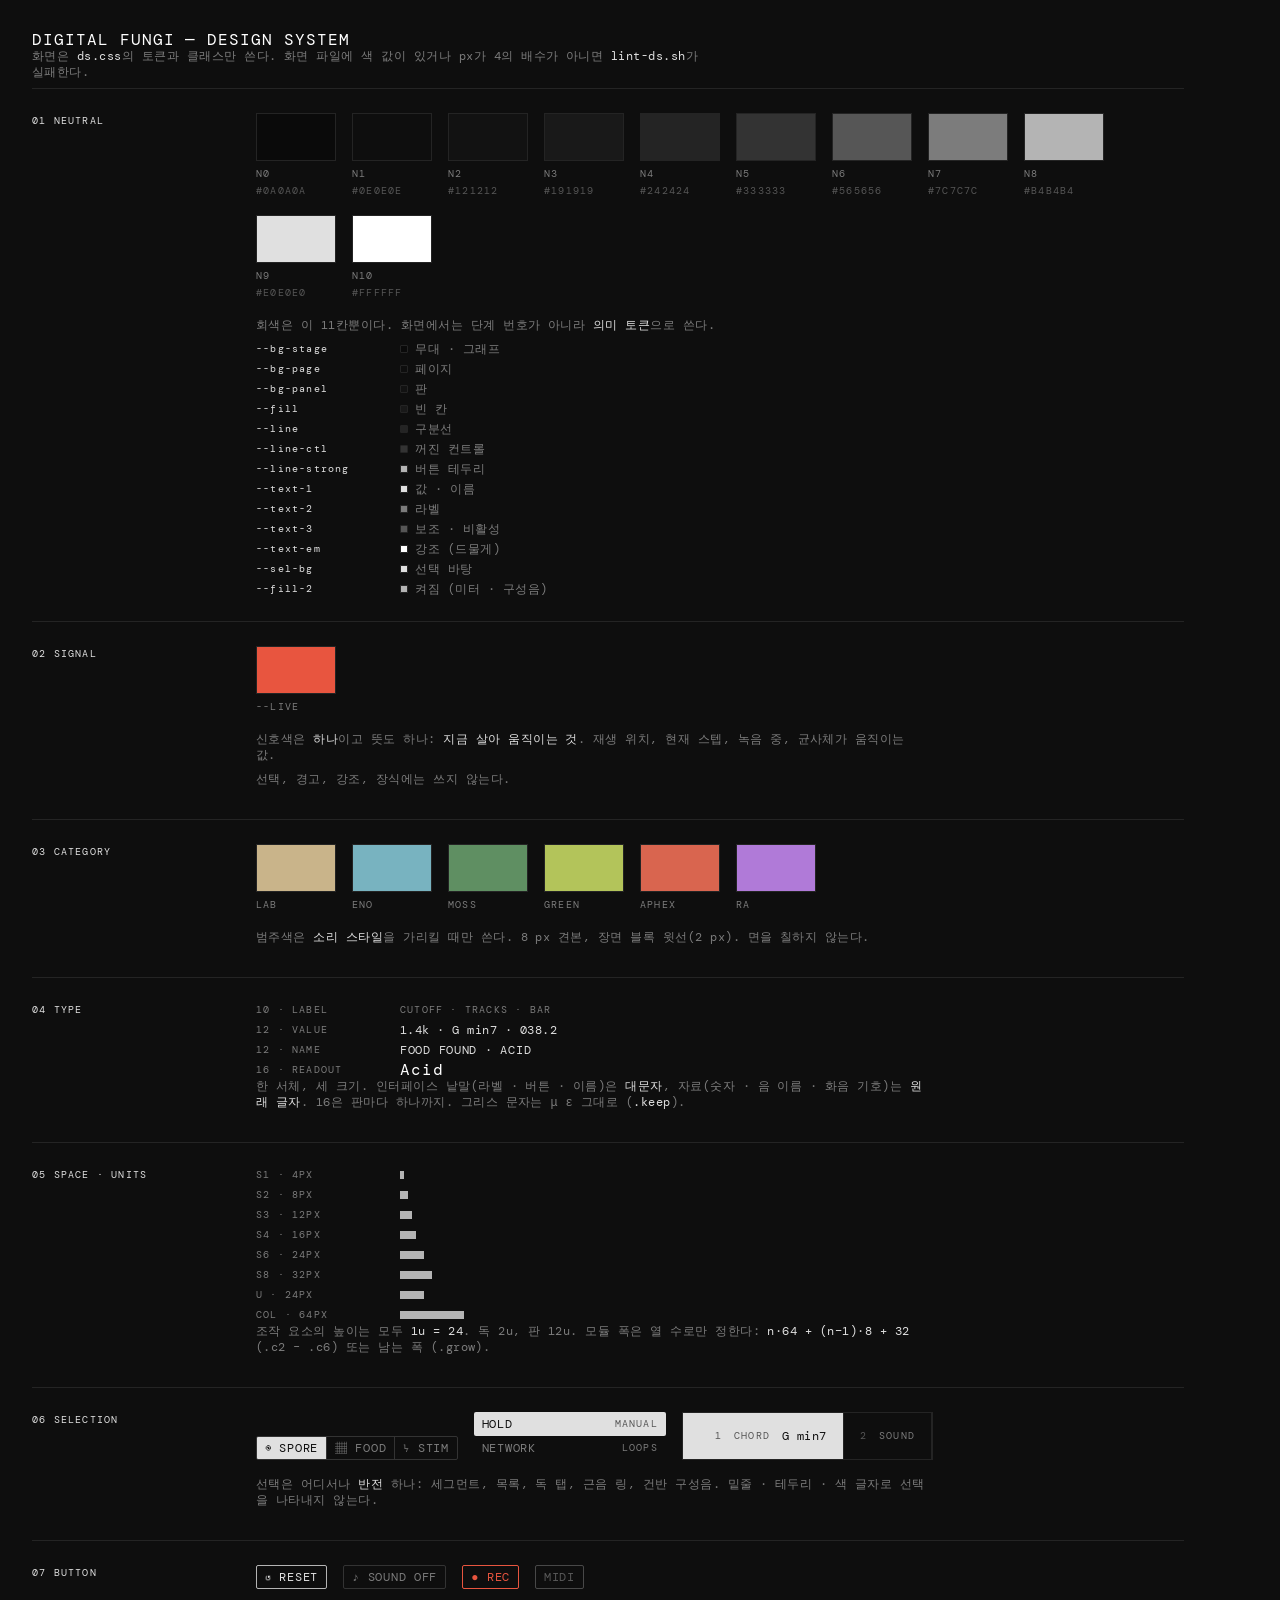
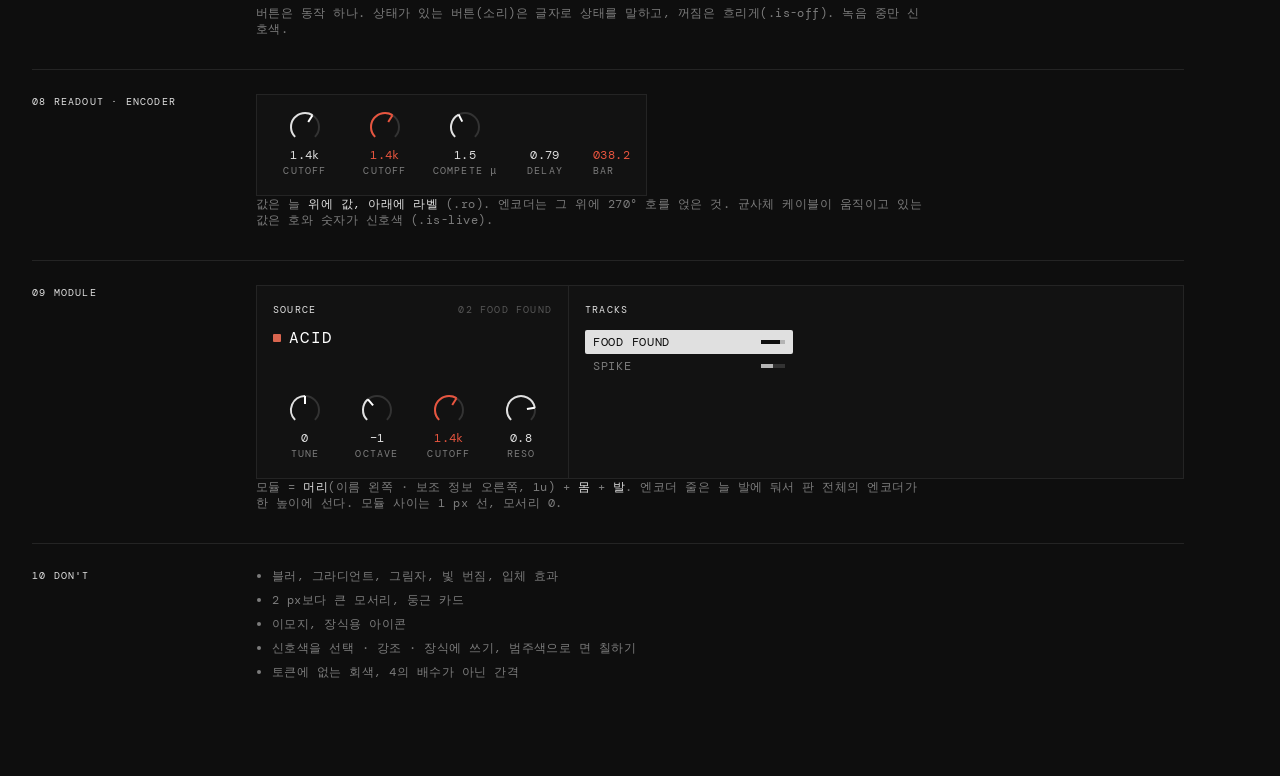
==== mockups/design-system.html @ 02720ffe "Add design system (tokens, components, lint) and rebuild song-mode mockup on it mockups/ds.css: neut" ====
<!doctype html>
<html lang="ko">
<head>
<meta charset="utf-8">
<meta name="viewport" content="width=device-width, initial-scale=1">
<title>Fungi Design System</title>
<link href="https://fonts.googleapis.com/css2?family=DM+Mono:wght@400;500&display=swap" rel="stylesheet">
<link rel="stylesheet" href="ds.css">
<style>
  body { padding: var(--s8) var(--s8) calc(var(--s8) * 2); }
  .doc { max-width: calc(var(--u) * 48); }
  .doc > section { display: grid; grid-template-columns: calc(var(--col) * 3) 1fr; gap: var(--s8); padding: var(--s6) 0; border-top: var(--stroke) solid var(--line); }
  .doc h2 { margin: 0; font-weight: 400; }
  .doc p, .doc li { color: var(--text-2); margin: 0 0 var(--s2); max-width: calc(var(--u) * 28); }
  .doc ul { margin: 0; padding-left: var(--s4); }
  .doc b { color: var(--text-1); font-weight: 400; }
  .row { display: flex; flex-wrap: wrap; gap: var(--s4); align-items: flex-end; margin-bottom: var(--s4); }
  .chip { width: calc(var(--col) + var(--s4)); }
  .chip i { display: block; height: calc(var(--u) * 2); border: var(--stroke) solid var(--line); margin-bottom: var(--s1); }
  .spec { display: grid; grid-template-columns: calc(var(--col) * 2) 1fr; gap: var(--s1) var(--s4); align-items: center; }
  .bar { height: var(--s2); background: var(--fill-2); }
  .demo { padding: var(--s4); background: var(--bg-panel); border: var(--stroke) solid var(--line); display: inline-flex; gap: var(--s4); align-items: flex-end; flex-wrap: wrap; }
  .demo .mod { border: var(--stroke) solid var(--line); height: calc(var(--u) * 8); }
  .note { margin-top: var(--s2); }
</style>
</head>
<body>
<div class="doc">
  <div class="big name">Digital Fungi — Design system</div>
  <p class="note">화면은 <b>ds.css</b>의 토큰과 클래스만 쓴다. 화면 파일에 색 값이 있거나 px가 4의 배수가 아니면 <b>lint-ds.sh</b>가 실패한다.</p>

  <section>
    <div><h2 class="lbl lbl-1">01 Neutral</h2></div>
    <div>
      <div class="row" id="ramp"></div>
      <p>회색은 이 11칸뿐이다. 화면에서는 단계 번호가 아니라 <b>의미 토큰</b>으로 쓴다.</p>
      <div class="spec" id="sem"></div>
    </div>
  </section>

  <section>
    <div><h2 class="lbl lbl-1">02 Signal</h2></div>
    <div>
      <div class="row"><div class="chip"><i style="background:var(--live)"></i><span class="lbl">--live</span></div></div>
      <p>신호색은 <b>하나</b>이고 뜻도 하나: <b>지금 살아 움직이는 것</b>. 재생 위치, 현재 스텝, 녹음 중, 균사체가 움직이는 값.</p>
      <p>선택, 경고, 강조, 장식에는 쓰지 않는다.</p>
    </div>
  </section>

  <section>
    <div><h2 class="lbl lbl-1">03 Category</h2></div>
    <div>
      <div class="row" id="cats"></div>
      <p>범주색은 <b>소리 스타일</b>을 가리킬 때만 쓴다. 8 px 견본, 장면 블록 윗선(2 px). 면을 칠하지 않는다.</p>
    </div>
  </section>

  <section>
    <div><h2 class="lbl lbl-1">04 Type</h2></div>
    <div>
      <div class="spec">
        <span class="lbl">10 · label</span><span class="lbl">Cutoff · Tracks · Bar</span>
        <span class="lbl">12 · value</span><span class="val">1.4k · G min7 · 038.2</span>
        <span class="lbl">12 · name</span><span class="name">Food found · Acid</span>
        <span class="lbl">16 · readout</span><span class="big">Acid</span>
      </div>
      <p class="note">한 서체, 세 크기. 인터페이스 낱말(라벨 · 버튼 · 이름)은 <b>대문자</b>, 자료(숫자 · 음 이름 · 화음 기호)는 <b>원래 글자</b>. 16은 판마다 하나까지. 그리스 문자는 <span class="keep">μ ε</span> 그대로 (<b>.keep</b>).</p>
    </div>
  </section>

  <section>
    <div><h2 class="lbl lbl-1">05 Space · Units</h2></div>
    <div>
      <div class="spec" id="space"></div>
      <p class="note">조작 요소의 높이는 모두 <b>1u = 24</b>. 독 2u, 판 12u. 모듈 폭은 열 수로만 정한다: <b>n·64 + (n−1)·8 + 32</b> (.c2 – .c6) 또는 남는 폭 (.grow).</p>
    </div>
  </section>

  <section>
    <div><h2 class="lbl lbl-1">06 Selection</h2></div>
    <div>
      <div class="row">
        <span class="seg"><button class="is-sel">◉ Spore</button><button>▦ Food</button><button>ϟ Stim</button></span>
        <div class="list" style="width:calc(var(--col) * 3)"><button class="is-sel" style="grid-template-columns:1fr auto"><span class="name">Hold</span><span class="lbl">manual</span></button><button style="grid-template-columns:1fr auto"><span class="name">Network</span><span class="lbl">loops</span></button></div>
        <div class="dock" style="border:var(--stroke) solid var(--line)"><div class="tab is-sel"><span class="lbl">1</span><span class="lbl">Chord</span><span class="val">G min7</span></div><div class="tab"><span class="lbl lbl-3">2</span><span class="lbl">Sound</span></div></div>
      </div>
      <p>선택은 어디서나 <b>반전</b> 하나: 세그먼트, 목록, 독 탭, 근음 링, 건반 구성음. 밑줄 · 테두리 · 색 글자로 선택을 나타내지 않는다.</p>
    </div>
  </section>

  <section>
    <div><h2 class="lbl lbl-1">07 Button</h2></div>
    <div>
      <div class="row"><button class="btn">↺ Reset</button><button class="btn is-off">♪ Sound off</button><button class="btn is-rec">● Rec</button><button class="btn" disabled>Midi</button></div>
      <p>버튼은 동작 하나. 상태가 있는 버튼(소리)은 글자로 상태를 말하고, 꺼짐은 흐리게(.is-off). 녹음 중만 신호색.</p>
    </div>
  </section>

  <section>
    <div><h2 class="lbl lbl-1">08 Readout · Encoder</h2></div>
    <div>
      <div class="demo">
        <div data-enc="Cutoff|1.4k|.62"></div><div data-enc="Cutoff|1.4k|.62|live"></div><div data-enc="Compete μ|1.5|.4"></div>
        <span class="ro"><span class="v">0.79</span><span class="lbl">Delay</span></span>
        <span class="ro left"><span class="v is-live">038.2</span><span class="lbl">Bar</span></span>
      </div>
      <p class="note">값은 늘 <b>위에 값, 아래에 라벨</b> (.ro). 엔코더는 그 위에 270° 호를 얹은 것. 균사체 케이블이 움직이고 있는 값은 호와 숫자가 신호색 (.is-live).</p>
    </div>
  </section>

  <section>
    <div><h2 class="lbl lbl-1">09 Module</h2></div>
    <div>
      <div class="panel" style="height:auto;border:var(--stroke) solid var(--line)">
        <section class="mod c4" style="height:calc(var(--u) * 8)">
          <div class="mod-hd"><span class="lbl">Source</span><span class="lbl lbl-3">02 food found</span></div>
          <div class="mod-body"><div style="display:flex;align-items:center;gap:var(--s2)"><span class="sw aphex"></span><span class="big name">Acid</span></div></div>
          <div class="mod-foot encs"><div data-enc="Tune|0|.5"></div><div data-enc="Octave|−1|.35"></div><div data-enc="Cutoff|1.4k|.62|live"></div><div data-enc="Reso|0.8|.8"></div></div>
        </section>
        <section class="mod c3" style="height:calc(var(--u) * 8)">
          <div class="mod-hd"><span class="lbl">Tracks</span></div>
          <div class="mod-body"><div class="list"><button class="is-sel" style="grid-template-columns:1fr var(--u)"><span class="name">Food found</span><span class="meter"><b style="width:80%"></b></span></button><button style="grid-template-columns:1fr var(--u)"><span class="name">Spike</span><span class="meter"><b style="width:50%"></b></span></button></div></div>
        </section>
      </div>
      <p class="note">모듈 = <b>머리</b>(이름 왼쪽 · 보조 정보 오른쪽, 1u) + <b>몸</b> + <b>발</b>. 엔코더 줄은 늘 발에 둬서 판 전체의 엔코더가 한 높이에 선다. 모듈 사이는 1 px 선, 모서리 0.</p>
    </div>
  </section>

  <section>
    <div><h2 class="lbl lbl-1">10 Don't</h2></div>
    <div>
      <ul>
        <li>블러, 그라디언트, 그림자, 빛 번짐, 입체 효과</li>
        <li>2 px보다 큰 모서리, 둥근 카드</li>
        <li>이모지, 장식용 아이콘</li>
        <li>신호색을 선택 · 강조 · 장식에 쓰기, 범주색으로 면 칠하기</li>
        <li>토큰에 없는 회색, 4의 배수가 아닌 간격</li>
      </ul>
    </div>
  </section>
</div>

<script>
const $$ = s => [...document.querySelectorAll(s)];
const v = n => getComputedStyle(document.documentElement).getPropertyValue(n).trim();
document.getElementById('ramp').innerHTML = Array.from({ length: 11 }, (_, i) => `<div class="chip"><i style="background:var(--n${i})"></i><span class="lbl">n${i}</span><br><span class="lbl lbl-3">${v('--n' + i)}</span></div>`).join('');
const SEM = [['--bg-stage','무대 · 그래프'],['--bg-page','페이지'],['--bg-panel','판'],['--fill','빈 칸'],['--line','구분선'],['--line-ctl','꺼진 컨트롤'],['--line-strong','버튼 테두리'],
  ['--text-1','값 · 이름'],['--text-2','라벨'],['--text-3','보조 · 비활성'],['--text-em','강조 (드물게)'],['--sel-bg','선택 바탕'],['--fill-2','켜짐 (미터 · 구성음)']];
document.getElementById('sem').innerHTML = SEM.map(([t, d]) => `<span class="lbl lbl-1 keep">${t}</span><span><span class="sw" style="background:var(${t});border:var(--stroke) solid var(--line)"></span> <span class="t2">${d}</span></span>`).join('');
document.getElementById('cats').innerHTML = ['lab','eno','moss','green','aphex','ra'].map(c => `<div class="chip"><i style="background:var(--c-${c})"></i><span class="lbl">${c}</span></div>`).join('');
const SP = [['s1','--s1'],['s2','--s2'],['s3','--s3'],['s4','--s4'],['s6','--s6'],['s8','--s8'],['u','--u'],['col','--col']];
document.getElementById('space').innerHTML = SP.map(([n, t]) => `<span class="lbl">${n} · ${v(t)}</span><span><i class="bar" style="display:block;width:var(${t})"></i></span>`).join('');

// 엔코더 (song-mode-v4와 같은 그리기)
const A0 = Math.PI * .75, SPAN = Math.PI * 1.5, R = 14;
const arc = (a0, a1) => { const p = a => `${(Math.cos(a) * R).toFixed(2)} ${(Math.sin(a) * R).toFixed(2)}`; return `M${p(a0)} A${R} ${R} 0 ${a1 - a0 > Math.PI ? 1 : 0} 1 ${p(a1)}`; };
$$('[data-enc]').forEach(el => { const [label, val, f, live] = el.dataset.enc.split('|'), a = A0 + SPAN * +f;
  el.className = 'enc ro' + (live ? ' is-live' : '');
  el.innerHTML = `<svg width="32" height="32" viewBox="-16 -16 32 32"><path class="trk" stroke-width="2" fill="none" d="${arc(A0, A0 + SPAN)}"/><path class="arc" stroke-width="2" fill="none" d="${arc(A0, a)}"/><line class="ndl" stroke-width="2" x1="${Math.cos(a) * 6}" y1="${Math.sin(a) * 6}" x2="${Math.cos(a) * R}" y2="${Math.sin(a) * R}"/></svg><span class="v">${val}</span><span class="lbl">${label.replace(/([με])/g, '<span class="keep">$1</span>')}</span>`; });
</script>
</body>
</html>
---- mockups/ds.css ----
/* =====================================================================
   Digital Fungi — design system
   규칙은 design-system.html에 정리. 화면 파일은 여기 있는 토큰과 클래스만 쓴다
   (화면 파일 안에 색 값 · 임의 px 금지 — lint-ds.sh가 검사)
   ===================================================================== */

:root {
  /* ---- 1. 중립 단계: 11칸. 이 밖의 회색은 없다 ---- */
  --n0: #0a0a0a;   /* 무대 · 그래프 바닥 */
  --n1: #0e0e0e;   /* 페이지 */
  --n2: #121212;   /* 판 */
  --n3: #191919;   /* 채움 (비어 있는 칸) */
  --n4: #242424;   /* 구분선 */
  --n5: #333333;   /* 꺼진 컨트롤 선 · 엔코더 궤도 */
  --n6: #565656;   /* 3단 글자 (비활성 · 보조) */
  --n7: #7c7c7c;   /* 2단 글자 (라벨) */
  --n8: #b4b4b4;   /* 강한 선 · 2단 채움 */
  --n9: #e0e0e0;   /* 1단 글자 · 선택 채움 */
  --n10: #ffffff;  /* 강조 (페이지에 한두 곳) */

  /* ---- 2. 의미 토큰: 화면은 이것만 쓴다 ---- */
  --bg-stage: var(--n0);
  --bg-page: var(--n1);
  --bg-panel: var(--n2);
  --fill: var(--n3);
  --line: var(--n4);
  --line-ctl: var(--n5);
  --line-strong: var(--n8);
  --text-1: var(--n9);
  --text-2: var(--n7);
  --text-3: var(--n6);
  --text-em: var(--n10);
  --sel-bg: var(--n9);      /* 선택 = 반전. 모든 선택 컨트롤 공통 */
  --sel-fg: var(--n1);
  --fill-2: var(--n8);      /* 켜졌지만 선택은 아닌 것 (구성음, 미터) */

  /* ---- 3. 신호색: 단 하나. 뜻 = "지금 살아 움직이는 것" ----
     재생 위치 · 현재 스텝 · 녹음 중 · 균사체가 움직이고 있는 값. 다른 데 쓰지 않는다 */
  --live: #e8553f;

  /* ---- 4. 범주색: 소리 스타일을 가리킬 때만 (견본 · 장면 윗선 · 악기 견본) ---- */
  --c-lab: #c9b48a;
  --c-eno: #78b3c0;
  --c-moss: #5f8f62;
  --c-green: #b3c45a;
  --c-aphex: #d9654f;   /* 신호색과 구분되게 한 단계 누른 빨강 */
  --c-ra: #b07ad8;

  /* ---- 5. 글자: 한 서체, 세 크기 ---- */
  --font: 'DM Mono', ui-monospace, SFMono-Regular, Menlo, monospace;
  --t-s: 10px;  --t-s-track: .12em;   /* 라벨: 늘 대문자 */
  --t-m: 12px;  --t-m-track: .04em;   /* 값 · 이름 */
  --t-l: 16px;  --t-l-track: .06em;   /* 판마다 하나뿐인 주 표시 */
  --lh: 16px;

  /* ---- 6. 간격: 4의 배수만 ---- */
  --s1: 4px; --s2: 8px; --s3: 12px; --s4: 16px; --s6: 24px; --s8: 32px;

  /* ---- 7. 크기 단위 ---- */
  --u: 24px;               /* 모든 조작 요소의 높이. 독 = 2u, 판 = 12u */
  --col: 64px;             /* 열 하나 = 엔코더 하나의 폭 */
  --gut: 8px;              /* 열 사이 */
  --pad: 16px;             /* 모듈 안 여백 */
  --r: 2px;                /* 조작 요소 모서리. 모듈 · 틀은 0 */
  --stroke: 1px;
  --stroke-2: 2px;         /* 엔코더 호 · 케이블 · 선택 표시 */
}

/* ---------- 기본 ---------- */
* { box-sizing: border-box; }
html, body { margin: 0; background: var(--bg-page); color: var(--text-1);
  font: var(--t-m)/var(--lh) var(--font); letter-spacing: var(--t-m-track); font-variant-numeric: tabular-nums; }
button { font: inherit; letter-spacing: inherit; color: inherit; background: none; border: 0; padding: 0; cursor: pointer; }

/* ---------- 글자 ----------
   규칙: 인터페이스 낱말(라벨 · 버튼 · 이름)은 대문자, 자료(숫자 · 음 이름 · 화음 기호)는 원래 글자 그대로 */
.lbl { font-size: var(--t-s); letter-spacing: var(--t-s-track); text-transform: uppercase; color: var(--text-2); }
.lbl-1 { color: var(--text-1); }
.lbl-3 { color: var(--text-3); }
.name { text-transform: uppercase; letter-spacing: .06em; }
.val { color: var(--text-1); }
.val-em { color: var(--text-em); }
.big { font-size: var(--t-l); letter-spacing: var(--t-l-track); color: var(--text-em); }
.t3 { color: var(--text-3); }
.t2 { color: var(--text-2); }
.keep { text-transform: none; }   /* μ · ε 같은 그리스 문자는 대문자로 바꾸지 않는다 */
.is-live { color: var(--live) !important; }

/* ---------- 버튼: 동작 하나 ---------- */
.btn { height: var(--u); padding: 0 var(--s2); border: var(--stroke) solid var(--line-strong); border-radius: var(--r);
  display: inline-flex; align-items: center; justify-content: center; gap: var(--s2); white-space: nowrap;
  text-transform: uppercase; letter-spacing: .06em; color: var(--text-1); }
.btn:hover { border-color: var(--text-em); color: var(--text-em); }
.btn.is-off { border-color: var(--line-ctl); color: var(--text-2); }
.btn:disabled { opacity: .35; cursor: default; }
.btn.is-rec { border-color: var(--live); color: var(--live); }

/* ---------- 선택 컨트롤: 세그먼트 · 목록. 선택 = 반전, 이것 하나 ---------- */
.seg { display: inline-flex; height: var(--u); border: var(--stroke) solid var(--line-ctl); border-radius: var(--r); overflow: hidden; }
.seg > button { padding: 0 var(--s2); color: var(--text-2); text-transform: uppercase; letter-spacing: .06em; white-space: nowrap;
  border-right: var(--stroke) solid var(--line-ctl); display: inline-flex; align-items: center; gap: var(--s1); }
.seg > button:last-child { border-right: 0; }
.seg > button:hover { color: var(--text-1); }
.seg > button.is-sel { background: var(--sel-bg); color: var(--sel-fg); }
.seg.fill { display: flex; } .seg.fill > button { flex: 1; justify-content: center; }

.list { display: flex; flex-direction: column; }
.list.cols-2 { display: grid; grid-template-columns: 1fr 1fr; column-gap: var(--s1); }
.list > button { height: var(--u); padding: 0 var(--s2); border-radius: var(--r); color: var(--text-2);
  display: grid; align-items: center; text-align: left; column-gap: var(--s2); white-space: nowrap; }
.list > button > * { overflow: hidden; text-overflow: ellipsis; }
.list > button:hover { color: var(--text-1); background: var(--fill); }
.list > button.is-sel { background: var(--sel-bg); color: var(--sel-fg); }
.list > button.is-sel .t2, .list > button.is-sel .t3, .list > button.is-sel .lbl { color: var(--n6); }
.list > button.is-sel .meter { --m-track: var(--n8); --m-fill: var(--n1); }

/* ---------- 읽기값: 값 위 · 라벨 아래. 엔코더와 따로 놓인 값 모두 같은 모양 ---------- */
.ro { display: inline-flex; flex-direction: column; align-items: center; width: var(--col); }
.ro.left { align-items: flex-start; width: auto; }
.ro > .v { color: var(--text-1); }
.ro > .lbl { white-space: nowrap; }

/* ---------- 엔코더 = 호 + 읽기값 ---------- */
.enc { cursor: ns-resize; user-select: none; touch-action: none; }
.enc svg { display: block; margin-bottom: var(--s1); }
.enc .trk { stroke: var(--line-ctl); }
.enc .arc { stroke: var(--text-1); }
.enc .ndl { stroke: var(--text-em); }
.enc.is-live .arc, .enc.is-live .ndl { stroke: var(--live); }
.enc.is-live .v { color: var(--live); }
.encs { display: grid; grid-auto-flow: column; grid-auto-columns: var(--col); gap: var(--s3) var(--gut); }
.encs.rows-2 { grid-auto-flow: row; }

/* ---------- 미터: 가로 막대 ---------- */
.meter { --m-track: var(--line-ctl); --m-fill: var(--fill-2); display: block; height: var(--s1); background: var(--m-track); position: relative; }
.meter > b { position: absolute; inset: 0 auto 0 0; background: var(--m-fill); }

/* ---------- 견본: 범주색 ---------- */
.sw { display: inline-block; width: var(--s2); height: var(--s2); border-radius: 1px; flex: none; }
.sw.lab { background: var(--c-lab); } .sw.eno { background: var(--c-eno); } .sw.moss { background: var(--c-moss); }
.sw.green { background: var(--c-green); } .sw.aphex { background: var(--c-aphex); } .sw.ra { background: var(--c-ra); }

/* ---------- 틀: 그래프 · 패드 ---------- */
.frame { border: var(--stroke) solid var(--line); background: var(--bg-stage); display: block; position: relative; }
.frame .grid-line { stroke: var(--fill); }
.frame .plot { stroke: var(--text-1); fill: none; }
.frame .handle { fill: var(--bg-stage); stroke: var(--text-em); }

/* ---------- 판 · 모듈 ----------
   판은 12u (288px). 모듈 = 머리(1u) + 몸 + 발(엔코더 줄은 늘 바닥에 붙인다) */
.panel { height: calc(var(--u) * 12); background: var(--bg-panel); border-top: var(--stroke) solid var(--line); display: flex; }
.mod { display: flex; flex-direction: column; padding: var(--s3) var(--pad) var(--pad); border-right: var(--stroke) solid var(--line); min-width: 0; flex: none; }
.mod:last-child { border-right: 0; }
.mod.grow { flex: 1; }
/* 폭은 열 수로만: n열 = n·64 + (n−1)·8 + 2·16 */
.mod.c2 { width: calc(2 * var(--col) + 1 * var(--gut) + 2 * var(--pad)); }
.mod.c3 { width: calc(3 * var(--col) + 2 * var(--gut) + 2 * var(--pad)); }
.mod.c4 { width: calc(4 * var(--col) + 3 * var(--gut) + 2 * var(--pad)); }
.mod.c5 { width: calc(5 * var(--col) + 4 * var(--gut) + 2 * var(--pad)); }
.mod.c6 { width: calc(6 * var(--col) + 5 * var(--gut) + 2 * var(--pad)); }
.mod-hd { height: var(--u); display: flex; align-items: center; justify-content: space-between; gap: var(--s4); margin-bottom: var(--s2); white-space: nowrap; }
.mod-hd > .lbl:first-child { color: var(--text-1); }
.mod-body { flex: 1; min-height: 0; display: flex; flex-direction: column; gap: var(--s2); }
.mod-foot { margin-top: var(--s3); }

/* ---------- 머리 줄 ---------- */
.top { padding: var(--s4) var(--s8) var(--s2); background: var(--bg-page); }
.top .ttl { color: var(--text-em); text-transform: uppercase; letter-spacing: .1em; }
.top .row { display: flex; align-items: center; gap: var(--s8); height: var(--u); margin-top: var(--s2); }
.top .grp { display: flex; align-items: center; gap: var(--s2); white-space: nowrap; }
.push { margin-left: auto; }

/* ---------- 독: 판 고르는 탭. 2u ---------- */
.dock { display: flex; height: calc(var(--u) * 2); border-top: var(--stroke) solid var(--line); background: var(--bg-page); }
.tab { display: flex; align-items: center; gap: var(--s3); padding: 0 var(--s4); border-right: var(--stroke) solid var(--line); white-space: nowrap; cursor: pointer; }
.tab:first-child { padding-left: var(--s8); }
.tab:hover { background: var(--fill); }
.tab.is-sel { background: var(--sel-bg); color: var(--sel-fg); }
.tab.is-sel .lbl, .tab.is-sel .t3 { color: var(--n6); }
.tab.is-sel .val { color: var(--sel-fg); }
.tab.is-sel .meter { --m-track: var(--n8); --m-fill: var(--n1); }
.dock .stats { margin-left: auto; display: flex; align-items: center; gap: var(--s6); padding-right: var(--s8); }
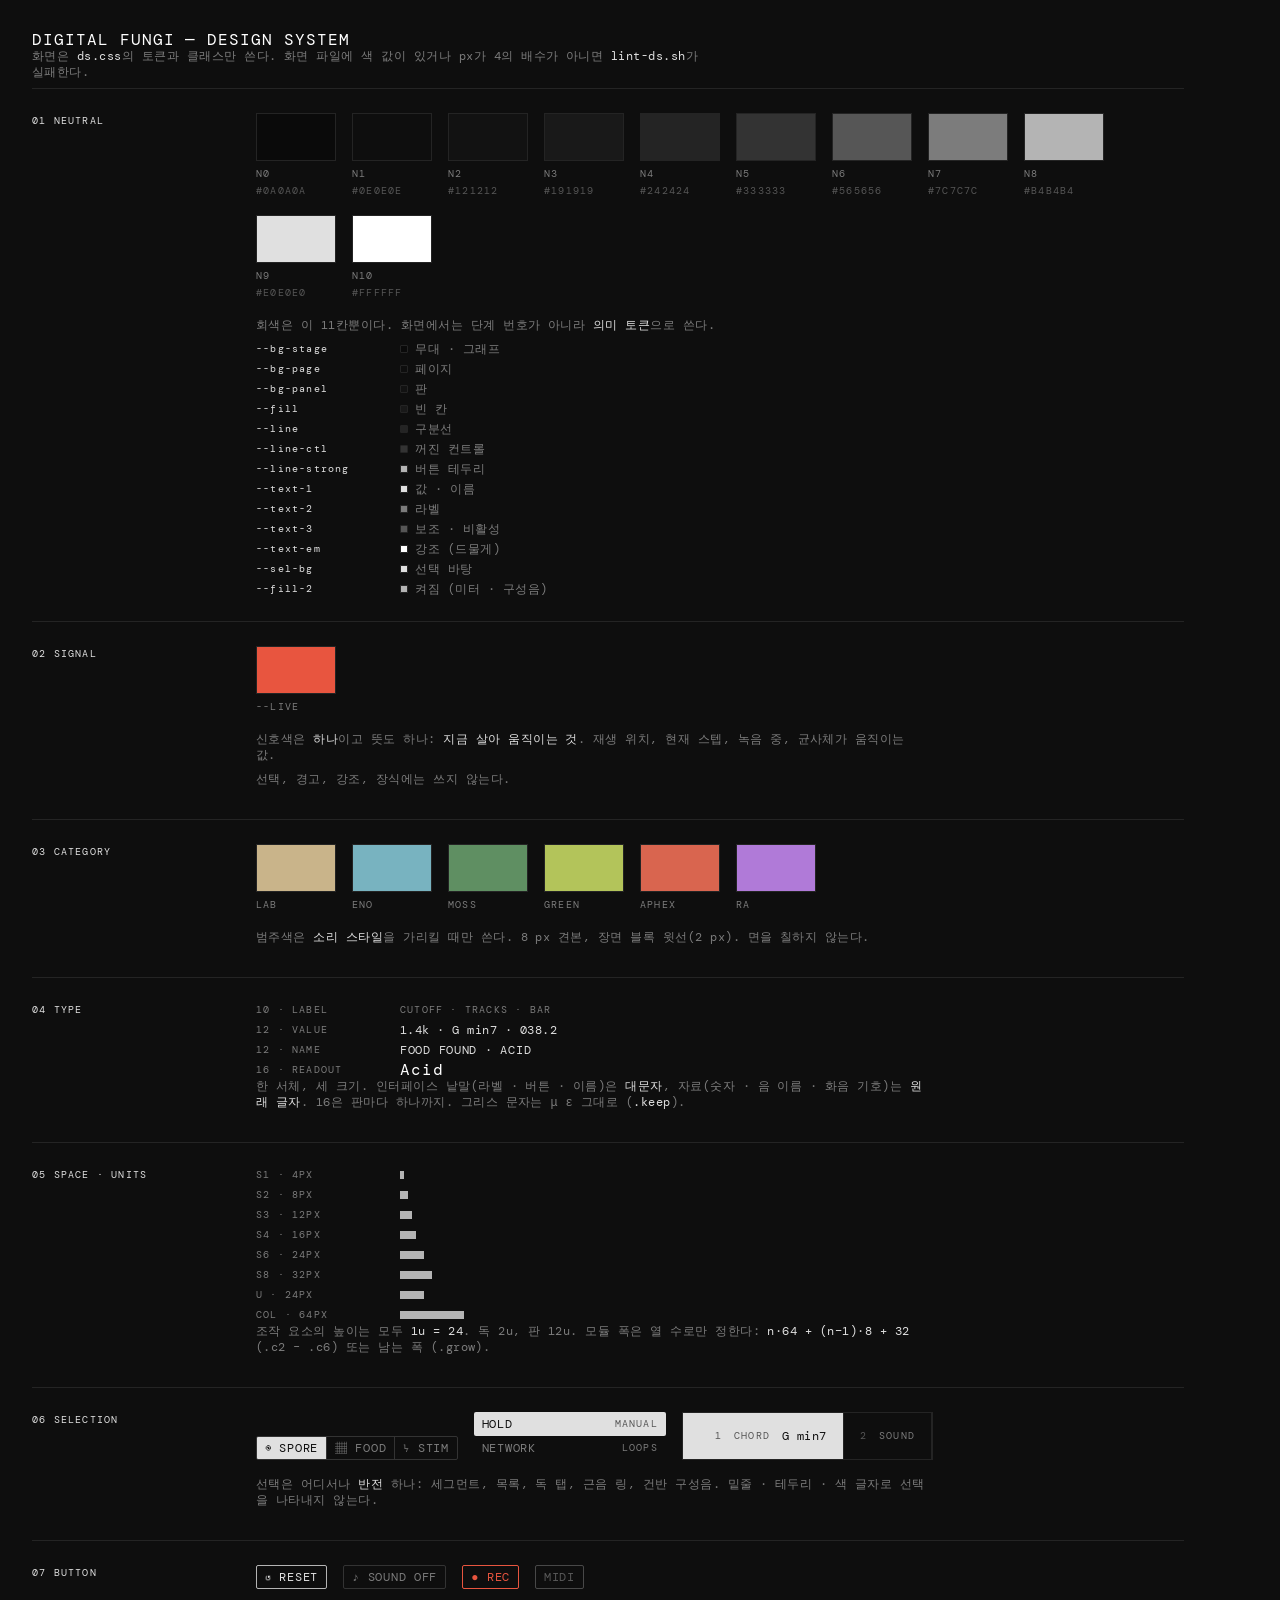
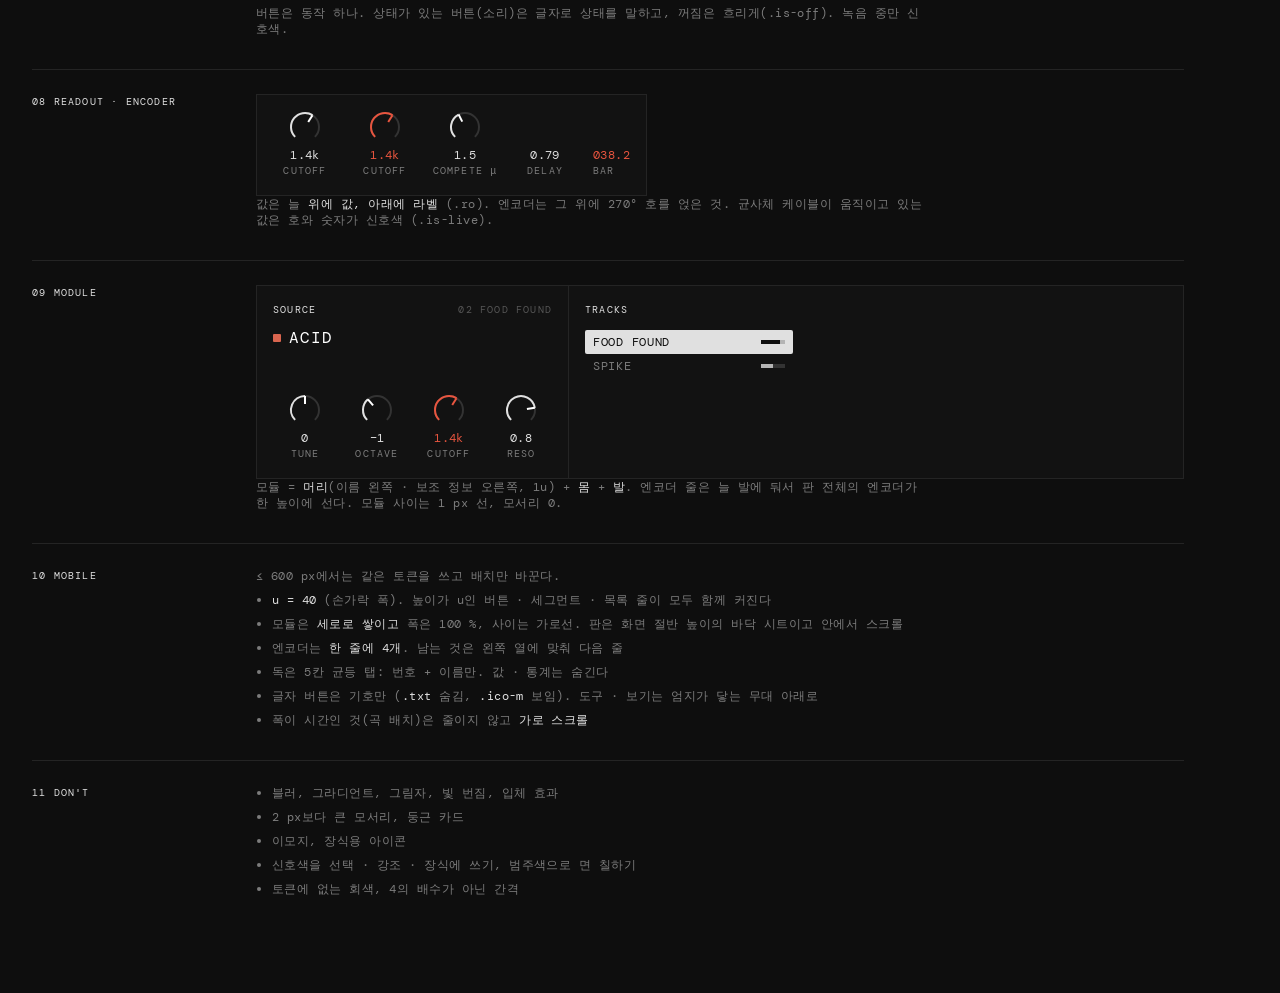
==== commit e0fdfbea: "Design system: mobile rules (40px touch unit, stacked modules, bottom sheet, 5-tab dock) Mobile layo" ====
--- a/mockups/design-system.html
+++ b/mockups/design-system.html
@@ -127,7 +127,22 @@
   </section>
 
   <section>
-    <div><h2 class="lbl lbl-1">10 Don't</h2></div>
+    <div><h2 class="lbl lbl-1">10 Mobile</h2></div>
+    <div>
+      <p>≤ 600 px에서는 같은 토큰을 쓰고 배치만 바꾼다.</p>
+      <ul>
+        <li><b>u = 40</b> (손가락 폭). 높이가 u인 버튼 · 세그먼트 · 목록 줄이 모두 함께 커진다</li>
+        <li>모듈은 <b>세로로 쌓이고</b> 폭은 100 %, 사이는 가로선. 판은 화면 절반 높이의 바닥 시트이고 안에서 스크롤</li>
+        <li>엔코더는 <b>한 줄에 4개</b>. 남는 것은 왼쪽 열에 맞춰 다음 줄</li>
+        <li>독은 5칸 균등 탭: 번호 + 이름만. 값 · 통계는 숨긴다</li>
+        <li>글자 버튼은 기호만 (<b>.txt</b> 숨김, <b>.ico-m</b> 보임). 도구 · 보기는 엄지가 닿는 무대 아래로</li>
+        <li>폭이 시간인 것(곡 배치)은 줄이지 않고 <b>가로 스크롤</b></li>
+      </ul>
+    </div>
+  </section>
+
+  <section>
+    <div><h2 class="lbl lbl-1">11 Don't</h2></div>
     <div>
       <ul>
         <li>블러, 그라디언트, 그림자, 빛 번짐, 입체 효과</li>
--- a/mockups/ds.css
+++ b/mockups/ds.css
@@ -180,3 +180,39 @@
 .tab.is-sel .val { color: var(--sel-fg); }
 .tab.is-sel .meter { --m-track: var(--n8); --m-fill: var(--n1); }
 .dock .stats { margin-left: auto; display: flex; align-items: center; gap: var(--s6); padding-right: var(--s8); }
+
+/* =====================================================================
+   모바일 (≤ 600 px) — 같은 토큰, 다른 배치. 규칙:
+   1. 터치 단위: u = 40 (손가락 최소 폭). 높이가 u인 모든 조작 요소가 함께 커진다
+   2. 모듈은 가로로 늘어서지 않고 세로로 쌓인다. 폭은 늘 100 %, 사이는 가로선
+   3. 판은 바닥 시트: 화면의 절반, 안에서 세로 스크롤
+   4. 독은 5칸 균등 탭. 값 · 통계는 숨기고 번호 + 이름만
+   5. 글자로 된 버튼은 기호만 남긴다 (.txt 숨김, .ico-m 보임)
+   ===================================================================== */
+.ico-m { display: none; }
+@media (max-width: 600px) {
+  :root { --u: 40px; --pad: 16px; }
+  .txt { display: none; }
+  .ico-m { display: inline; }
+  .btn { min-width: var(--u); }
+  .hide-m { display: none !important; }
+
+  .top { padding: var(--s3) var(--s4) var(--s2); }
+  .top .row { gap: var(--s2); }
+
+  .panel { height: 50vh; }
+  .panel > .page { flex-direction: column; overflow-y: auto; overscroll-behavior: contain; }
+  .mod, .mod.c2, .mod.c3, .mod.c4, .mod.c5, .mod.c6, .mod.grow { width: 100%; flex: none; border-right: 0; border-bottom: var(--stroke) solid var(--line); }
+  .mod:empty { display: none; }
+  /* 엔코더는 한 줄에 4개로 고정 (폰 폭 326 px에 4·64 + 3·8이 들어간다). 남는 것은 왼쪽 열에 맞춰 다음 줄 */
+  .encs { grid-auto-flow: row; grid-template-columns: repeat(4, var(--col)) !important; justify-content: space-between; }
+  .ro.left { white-space: nowrap; }
+  .mod-foot.encs { justify-content: space-between; }
+
+  .dock { height: calc(var(--s4) * 3); }
+  .dock .tab { flex: 1; justify-content: center; gap: var(--s1); padding: 0; flex-direction: column; }
+  .dock .tab:first-child { padding-left: 0; }
+  .dock .tab > :not(.lbl) { display: none; }
+  .dock .tab:last-of-type { border-right: 0; }
+  .dock .stats { display: none; }
+}
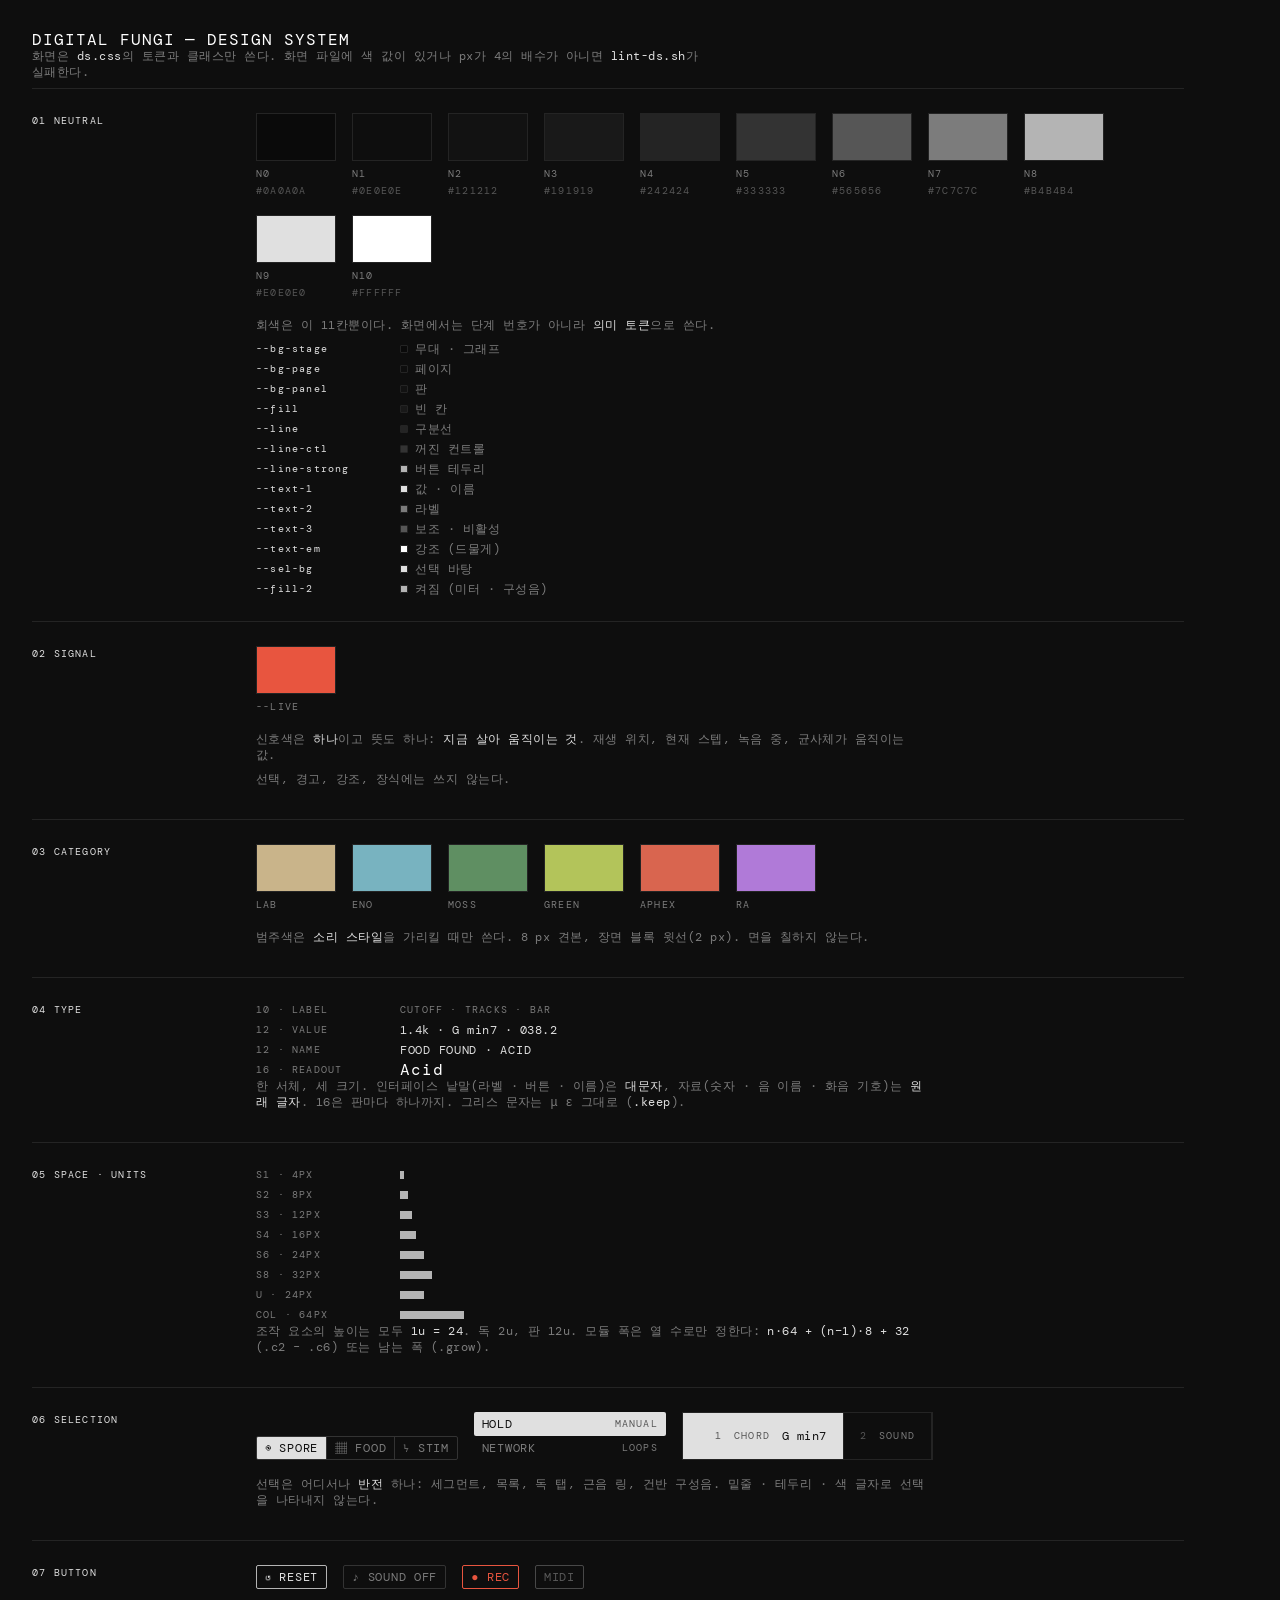
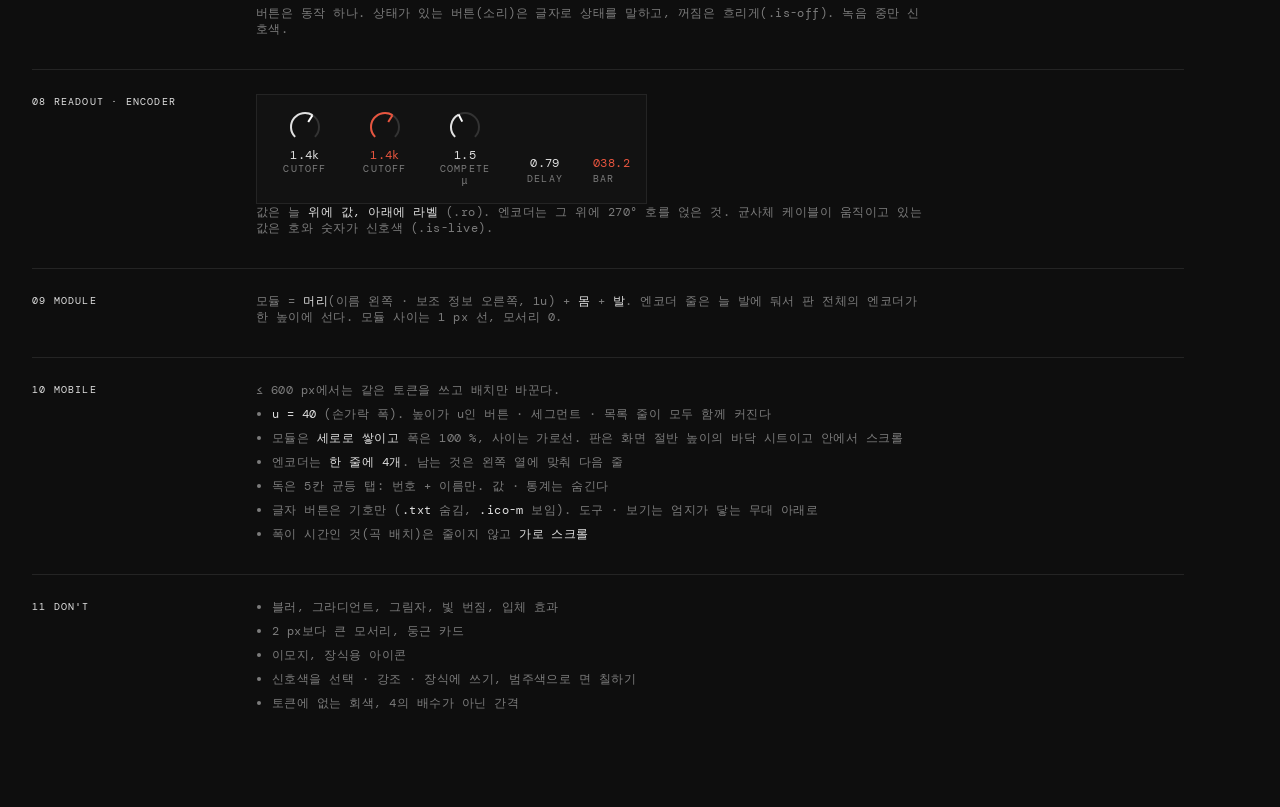
==== commit e636ac4e: "Move the app onto the design system: dock + one panel at a time index.html: header (transport, tool," ====
--- a/mockups/design-system.html
+++ b/mockups/design-system.html
@@ -5,7 +5,7 @@
 <meta name="viewport" content="width=device-width, initial-scale=1">
 <title>Fungi Design System</title>
 <link href="https://fonts.googleapis.com/css2?family=DM+Mono:wght@400;500&display=swap" rel="stylesheet">
-<link rel="stylesheet" href="ds.css">
+<link rel="stylesheet" href="../src/ds.css">
 <style>
   body { padding: var(--s8) var(--s8) calc(var(--s8) * 2); }
   .doc { max-width: calc(var(--u) * 48); }
--- a/src/ds.css
+++ b/src/ds.css
@@ -0,0 +1,224 @@
+/* =====================================================================
+   Digital Fungi — design system
+   규칙은 design-system.html에 정리. 화면 파일은 여기 있는 토큰과 클래스만 쓴다
+   (화면 파일 안에 색 값 · 임의 px 금지 — lint-ds.sh가 검사)
+   ===================================================================== */
+
+:root {
+  /* ---- 1. 중립 단계: 11칸. 이 밖의 회색은 없다 ---- */
+  --n0: #0a0a0a;   /* 무대 · 그래프 바닥 */
+  --n1: #0e0e0e;   /* 페이지 */
+  --n2: #121212;   /* 판 */
+  --n3: #191919;   /* 채움 (비어 있는 칸) */
+  --n4: #242424;   /* 구분선 */
+  --n5: #333333;   /* 꺼진 컨트롤 선 · 엔코더 궤도 */
+  --n6: #565656;   /* 3단 글자 (비활성 · 보조) */
+  --n7: #7c7c7c;   /* 2단 글자 (라벨) */
+  --n8: #b4b4b4;   /* 강한 선 · 2단 채움 */
+  --n9: #e0e0e0;   /* 1단 글자 · 선택 채움 */
+  --n10: #ffffff;  /* 강조 (페이지에 한두 곳) */
+
+  /* ---- 2. 의미 토큰: 화면은 이것만 쓴다 ---- */
+  --bg-stage: var(--n0);
+  --bg-page: var(--n1);
+  --bg-panel: var(--n2);
+  --fill: var(--n3);
+  --line: var(--n4);
+  --line-ctl: var(--n5);
+  --line-strong: var(--n8);
+  --text-1: var(--n9);
+  --text-2: var(--n7);
+  --text-3: var(--n6);
+  --text-em: var(--n10);
+  --sel-bg: var(--n9);      /* 선택 = 반전. 모든 선택 컨트롤 공통 */
+  --sel-fg: var(--n1);
+  --fill-2: var(--n8);      /* 켜졌지만 선택은 아닌 것 (구성음, 미터) */
+
+  /* ---- 3. 신호색: 단 하나. 뜻 = "지금 살아 움직이는 것" ----
+     재생 위치 · 현재 스텝 · 녹음 중 · 균사체가 움직이고 있는 값. 다른 데 쓰지 않는다 */
+  --live: #e8553f;
+
+  /* ---- 4. 범주색: 소리 스타일을 가리킬 때만 (견본 · 장면 윗선 · 악기 견본) ---- */
+  --c-lab: #c9b48a;
+  --c-eno: #78b3c0;
+  --c-moss: #5f8f62;
+  --c-green: #b3c45a;
+  --c-aphex: #d9654f;   /* 신호색과 구분되게 한 단계 누른 빨강 */
+  --c-ra: #b07ad8;
+
+  /* ---- 5. 글자: 한 서체, 세 크기 ---- */
+  --font: 'DM Mono', ui-monospace, SFMono-Regular, Menlo, monospace;
+  --t-s: 10px;  --t-s-track: .12em;   /* 라벨: 늘 대문자 */
+  --t-m: 12px;  --t-m-track: .04em;   /* 값 · 이름 */
+  --t-l: 16px;  --t-l-track: .06em;   /* 판마다 하나뿐인 주 표시 */
+  --lh: 16px;
+
+  /* ---- 6. 간격: 4의 배수만 ---- */
+  --s1: 4px; --s2: 8px; --s3: 12px; --s4: 16px; --s6: 24px; --s8: 32px;
+
+  /* ---- 7. 크기 단위 ---- */
+  --u: 24px;               /* 모든 조작 요소의 높이. 독 = 2u, 판 = 12u */
+  --col: 64px;             /* 열 하나 = 엔코더 하나의 폭 */
+  --gut: 8px;              /* 열 사이 */
+  --pad: 16px;             /* 모듈 안 여백 */
+  --r: 2px;                /* 조작 요소 모서리. 모듈 · 틀은 0 */
+  --stroke: 1px;
+  --stroke-2: 2px;         /* 엔코더 호 · 케이블 · 선택 표시 */
+}
+
+/* ---------- 기본 ---------- */
+* { box-sizing: border-box; }
+html, body { margin: 0; background: var(--bg-page); color: var(--text-1);
+  font: var(--t-m)/var(--lh) var(--font); letter-spacing: var(--t-m-track); font-variant-numeric: tabular-nums; }
+button { font: inherit; letter-spacing: inherit; color: inherit; background: none; border: 0; padding: 0; cursor: pointer; }
+
+/* ---------- 글자 ----------
+   규칙: 인터페이스 낱말(라벨 · 버튼 · 이름)은 대문자, 자료(숫자 · 음 이름 · 화음 기호)는 원래 글자 그대로 */
+.lbl { font-size: var(--t-s); letter-spacing: var(--t-s-track); text-transform: uppercase; color: var(--text-2); }
+.lbl-1 { color: var(--text-1); }
+.lbl-3 { color: var(--text-3); }
+.name { text-transform: uppercase; letter-spacing: .06em; }
+.val { color: var(--text-1); }
+.val-em { color: var(--text-em); }
+.big { font-size: var(--t-l); letter-spacing: var(--t-l-track); color: var(--text-em); }
+.t3 { color: var(--text-3); }
+.t2 { color: var(--text-2); }
+.keep { text-transform: none; }   /* μ · ε 같은 그리스 문자는 대문자로 바꾸지 않는다 */
+.is-live { color: var(--live) !important; }
+
+/* ---------- 버튼: 동작 하나 ---------- */
+.btn { height: var(--u); padding: 0 var(--s2); border: var(--stroke) solid var(--line-strong); border-radius: var(--r);
+  display: inline-flex; align-items: center; justify-content: center; gap: var(--s2); white-space: nowrap;
+  text-transform: uppercase; letter-spacing: .06em; color: var(--text-1); }
+.btn:hover { border-color: var(--text-em); color: var(--text-em); }
+.btn.is-off { border-color: var(--line-ctl); color: var(--text-2); }
+.btn:disabled { opacity: .35; cursor: default; }
+.btn.is-rec { border-color: var(--live); color: var(--live); }
+
+/* ---------- 선택 컨트롤: 세그먼트 · 목록. 선택 = 반전, 이것 하나 ---------- */
+.seg { display: inline-flex; height: var(--u); border: var(--stroke) solid var(--line-ctl); border-radius: var(--r); overflow: hidden; }
+.seg > button { padding: 0 var(--s2); color: var(--text-2); text-transform: uppercase; letter-spacing: .06em; white-space: nowrap;
+  border-right: var(--stroke) solid var(--line-ctl); display: inline-flex; align-items: center; gap: var(--s1); }
+.seg > button:last-child { border-right: 0; }
+.seg > button:hover { color: var(--text-1); }
+.seg > button.is-sel { background: var(--sel-bg); color: var(--sel-fg); }
+.seg.fill { display: flex; } .seg.fill > button { flex: 1; justify-content: center; }
+
+.list { display: flex; flex-direction: column; }
+.list.cols-2 { display: grid; grid-template-columns: 1fr 1fr; column-gap: var(--s1); }
+.list > button { height: var(--u); padding: 0 var(--s2); border-radius: var(--r); color: var(--text-2);
+  display: grid; align-items: center; text-align: left; column-gap: var(--s2); white-space: nowrap; }
+.list > button > * { overflow: hidden; text-overflow: ellipsis; }
+.list > button:hover { color: var(--text-1); background: var(--fill); }
+.list > button.is-sel { background: var(--sel-bg); color: var(--sel-fg); }
+.list > button.is-sel .t2, .list > button.is-sel .t3, .list > button.is-sel .lbl { color: var(--n6); }
+.list > button.is-sel .meter { --m-track: var(--n8); --m-fill: var(--n1); }
+
+/* ---------- 읽기값: 값 위 · 라벨 아래. 엔코더와 따로 놓인 값 모두 같은 모양 ---------- */
+.ro { display: inline-flex; flex-direction: column; align-items: center; width: var(--col); }
+.ro.left { align-items: flex-start; width: auto; }
+.ro > .v { color: var(--text-1); }
+.ro > .lbl { white-space: nowrap; }
+/* 엔코더 라벨은 열 폭(64)을 넘지 않는다: 길면 두 줄로 */
+.enc.ro > .lbl { white-space: normal; text-align: center; max-width: var(--col); line-height: var(--s3); min-height: var(--s6); }
+
+/* ---------- 엔코더 = 호 + 읽기값 ---------- */
+.enc { cursor: ns-resize; user-select: none; touch-action: none; }
+.enc svg { display: block; margin-bottom: var(--s1); }
+.enc .trk { stroke: var(--line-ctl); }
+.enc .arc { stroke: var(--text-1); }
+.enc .ndl { stroke: var(--text-em); }
+.enc.is-live .arc, .enc.is-live .ndl { stroke: var(--live); }
+.enc.is-live .v { color: var(--live); }
+.encs { display: grid; grid-auto-flow: column; grid-auto-columns: var(--col); gap: var(--s3) var(--gut); }
+.encs.rows-2 { grid-auto-flow: row; }
+
+/* ---------- 미터: 가로 막대 ---------- */
+.meter { --m-track: var(--line-ctl); --m-fill: var(--fill-2); display: block; height: var(--s1); background: var(--m-track); position: relative; }
+.meter > b { position: absolute; inset: 0 auto 0 0; background: var(--m-fill); }
+
+/* ---------- 견본: 범주색 ---------- */
+.sw { display: inline-block; width: var(--s2); height: var(--s2); border-radius: 1px; flex: none; }
+.sw.lab { background: var(--c-lab); } .sw.eno { background: var(--c-eno); } .sw.moss { background: var(--c-moss); }
+.sw.green { background: var(--c-green); } .sw.aphex { background: var(--c-aphex); } .sw.ra { background: var(--c-ra); }
+
+/* ---------- 틀: 그래프 · 패드 ---------- */
+.frame { border: var(--stroke) solid var(--line); background: var(--bg-stage); display: block; position: relative; }
+.frame .grid-line { stroke: var(--fill); }
+.frame .plot { stroke: var(--text-1); fill: none; }
+.frame .handle { fill: var(--bg-stage); stroke: var(--text-em); }
+
+/* ---------- 판 · 모듈 ----------
+   판은 12u (288px). 모듈 = 머리(1u) + 몸 + 발(엔코더 줄은 늘 바닥에 붙인다) */
+.panel { height: calc(var(--u) * 12); background: var(--bg-panel); border-top: var(--stroke) solid var(--line); display: flex; }
+.panel:not(.is-open) { display: none; }   /* 판은 열 때만 */
+.mod { display: flex; flex-direction: column; padding: var(--s3) var(--pad) var(--pad); border-right: var(--stroke) solid var(--line); min-width: 0; flex: none; }
+.mod:last-child { border-right: 0; }
+.mod.grow { flex: 1; }
+/* 폭은 열 수로만: n열 = n·64 + (n−1)·8 + 2·16 */
+.mod.c2 { width: calc(2 * var(--col) + 1 * var(--gut) + 2 * var(--pad)); }
+.mod.c3 { width: calc(3 * var(--col) + 2 * var(--gut) + 2 * var(--pad)); }
+.mod.c4 { width: calc(4 * var(--col) + 3 * var(--gut) + 2 * var(--pad)); }
+.mod.c5 { width: calc(5 * var(--col) + 4 * var(--gut) + 2 * var(--pad)); }
+.mod.c6 { width: calc(6 * var(--col) + 5 * var(--gut) + 2 * var(--pad)); }
+.mod-hd { height: var(--u); display: flex; align-items: center; justify-content: space-between; gap: var(--s4); margin-bottom: var(--s2); white-space: nowrap; }
+.mod-hd > .lbl:first-child { color: var(--text-1); }
+.mod-body { flex: 1; min-height: 0; display: flex; flex-direction: column; gap: var(--s2); }
+.mod-foot { margin-top: var(--s3); }
+
+/* ---------- 머리 줄 ---------- */
+.top { padding: var(--s4) var(--s8) var(--s2); background: var(--bg-page); }
+.top .ttl { color: var(--text-em); text-transform: uppercase; letter-spacing: .1em; }
+.top .row { display: flex; align-items: center; gap: var(--s8); height: var(--u); margin-top: var(--s2); }
+.top .grp { display: flex; align-items: center; gap: var(--s2); white-space: nowrap; }
+.push { margin-left: auto; }
+
+/* ---------- 독: 판 고르는 탭. 2u ---------- */
+.dock { display: flex; height: calc(var(--u) * 2); border-top: var(--stroke) solid var(--line); background: var(--bg-page); }
+.tab { display: flex; align-items: center; gap: var(--s3); padding: 0 var(--s4); border-right: var(--stroke) solid var(--line); white-space: nowrap; cursor: pointer; }
+.tab:first-child { padding-left: var(--s8); }
+.tab:hover { background: var(--fill); }
+.tab.is-sel { background: var(--sel-bg); color: var(--sel-fg); }
+.tab.is-sel .lbl, .tab.is-sel .t3 { color: var(--n6); }
+.tab.is-sel .val { color: var(--sel-fg); }
+.tab.is-sel .meter { --m-track: var(--n8); --m-fill: var(--n1); }
+.dock .stats { margin-left: auto; display: flex; align-items: center; gap: var(--s6); padding-right: var(--s8); }
+
+/* =====================================================================
+   모바일 (≤ 600 px) — 같은 토큰, 다른 배치. 규칙:
+   1. 터치 단위: u = 40 (손가락 최소 폭). 높이가 u인 모든 조작 요소가 함께 커진다
+   2. 모듈은 가로로 늘어서지 않고 세로로 쌓인다. 폭은 늘 100 %, 사이는 가로선
+   3. 판은 바닥 시트: 화면의 절반, 안에서 세로 스크롤
+   4. 독은 5칸 균등 탭. 값 · 통계는 숨기고 번호 + 이름만
+   5. 글자로 된 버튼은 기호만 남긴다 (.txt 숨김, .ico-m 보임)
+   ===================================================================== */
+.ico-m { display: none; }
+@media (max-width: 600px) {
+  :root { --u: 40px; --pad: 16px; }
+  .txt { display: none; }
+  .ico-m { display: inline; }
+  .btn { min-width: var(--u); }
+  .hide-m { display: none !important; }
+
+  .top { padding: var(--s3) var(--s4) var(--s2); }
+  .top .row { gap: var(--s2); }
+
+  .panel { height: 50vh; }
+  .panel > .page { flex-direction: column; overflow-y: auto; overscroll-behavior: contain; }
+  .mod, .mod.c2, .mod.c3, .mod.c4, .mod.c5, .mod.c6, .mod.grow { width: 100%; flex: none; border-right: 0; border-bottom: var(--stroke) solid var(--line); }
+  .mod:empty { display: none; }
+  /* 엔코더는 한 줄에 4개로 고정 (폰 폭 326 px에 4·64 + 3·8이 들어간다). 남는 것은 왼쪽 열에 맞춰 다음 줄 */
+  .encs { grid-auto-flow: row; grid-template-columns: repeat(4, var(--col)) !important; justify-content: space-between; }
+  .ro.left { white-space: nowrap; }
+  .mod-foot.encs { justify-content: space-between; }
+
+  .dock { height: calc(var(--s4) * 3); }
+  .dock .tab { flex: 1; justify-content: center; gap: var(--s1); padding: 0; flex-direction: column; }
+  .dock .tab:first-child { padding-left: 0; }
+  .dock .tab > :not(.lbl) { display: none; }
+  .dock .tab:last-of-type { border-right: 0; }
+  .dock .stats { display: none; }
+}
+
+/* 켜 두는 버튼 (도움말 · 연락처 판이 열려 있음 등): 선택 규칙과 같은 반전 */
+.btn.is-sel { background: var(--sel-bg); color: var(--sel-fg); border-color: var(--sel-bg); }
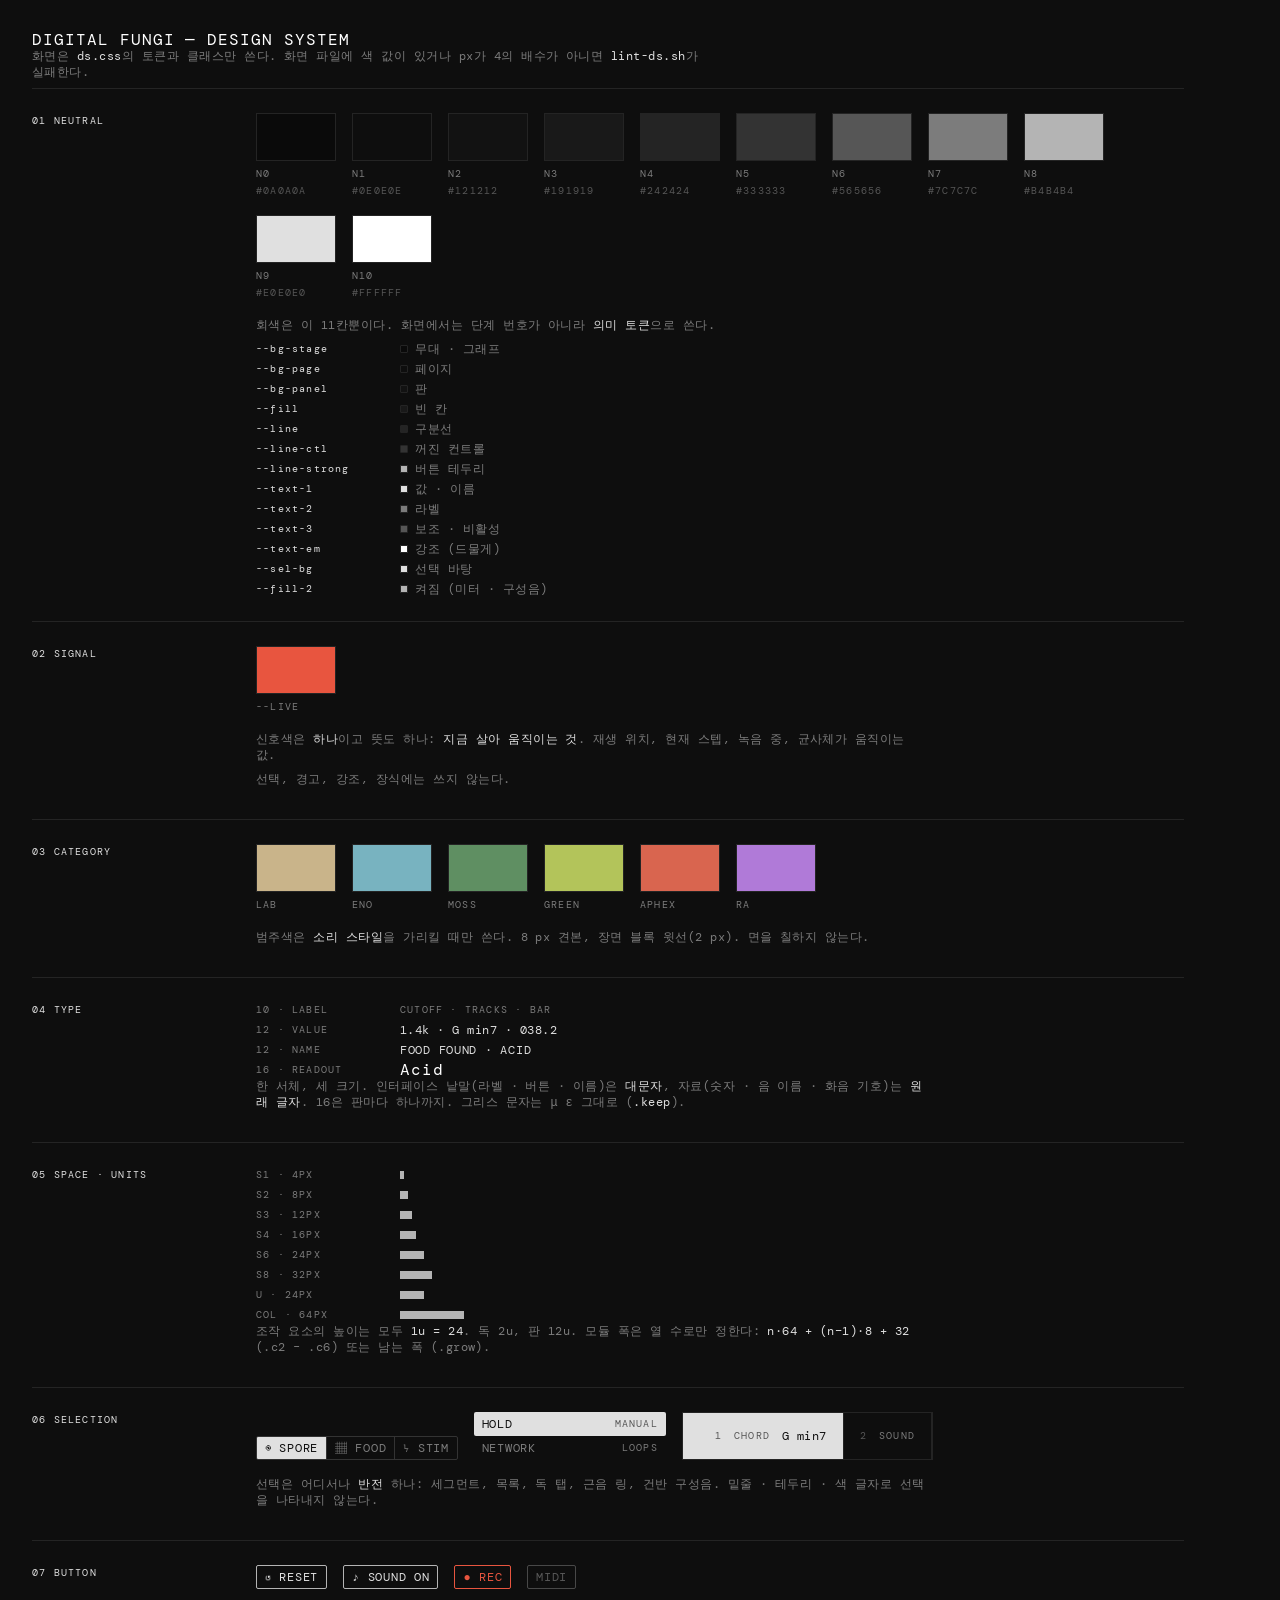
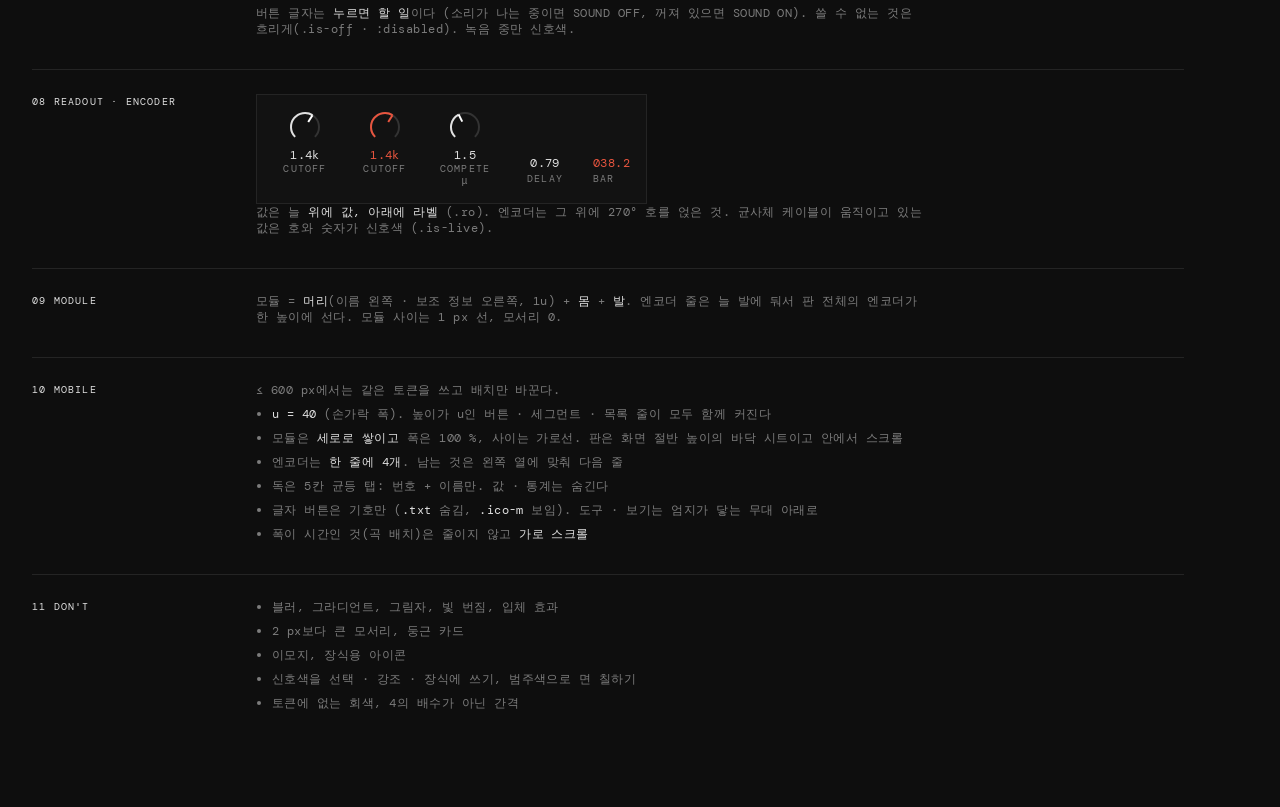
==== commit d4d4ae29: "Sound button names the action, not the state Playing shows SOUND OFF, silent shows SOUND ON (ko: 소리 " ====
--- a/mockups/design-system.html
+++ b/mockups/design-system.html
@@ -91,8 +91,8 @@
   <section>
     <div><h2 class="lbl lbl-1">07 Button</h2></div>
     <div>
-      <div class="row"><button class="btn">↺ Reset</button><button class="btn is-off">♪ Sound off</button><button class="btn is-rec">● Rec</button><button class="btn" disabled>Midi</button></div>
-      <p>버튼은 동작 하나. 상태가 있는 버튼(소리)은 글자로 상태를 말하고, 꺼짐은 흐리게(.is-off). 녹음 중만 신호색.</p>
+      <div class="row"><button class="btn">↺ Reset</button><button class="btn">♪ Sound on</button><button class="btn is-rec">● Rec</button><button class="btn" disabled>Midi</button></div>
+      <p>버튼 글자는 <b>누르면 할 일</b>이다 (소리가 나는 중이면 SOUND OFF, 꺼져 있으면 SOUND ON). 쓸 수 없는 것은 흐리게(.is-off · :disabled). 녹음 중만 신호색.</p>
     </div>
   </section>
 
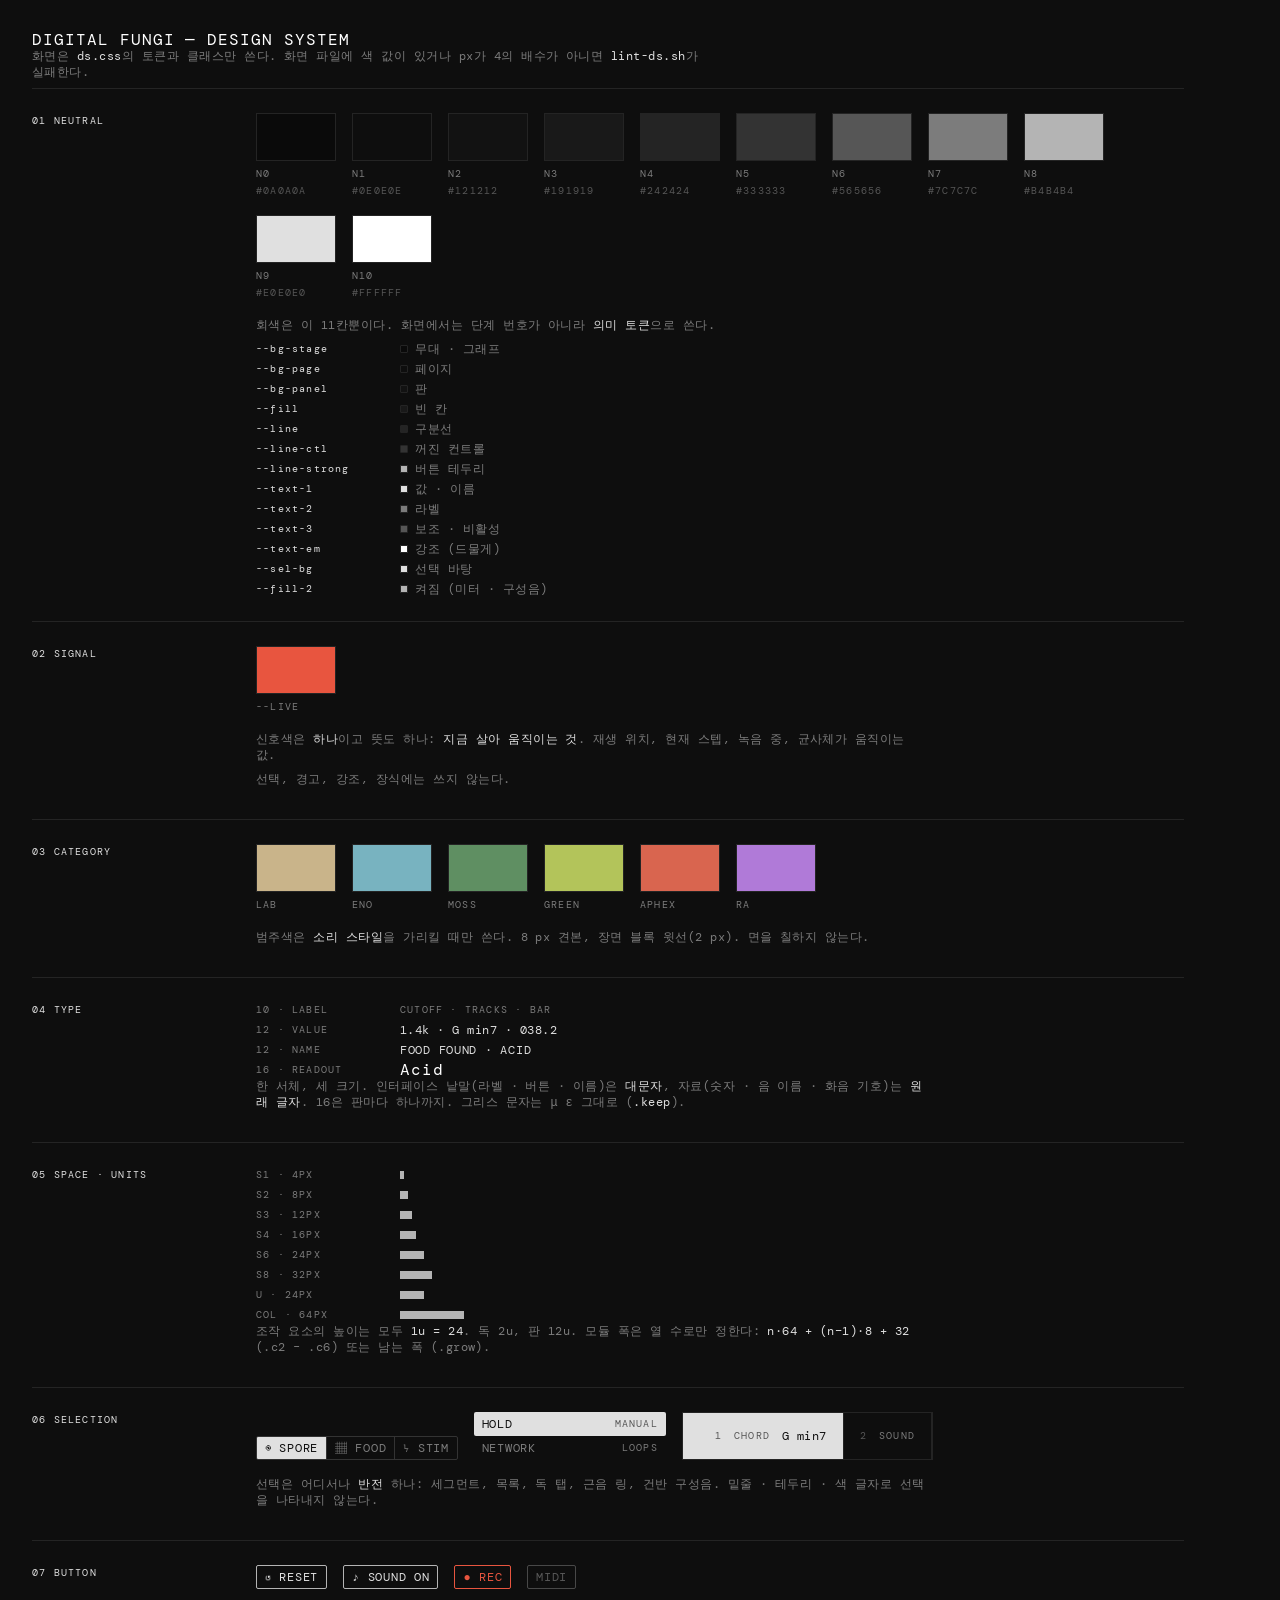
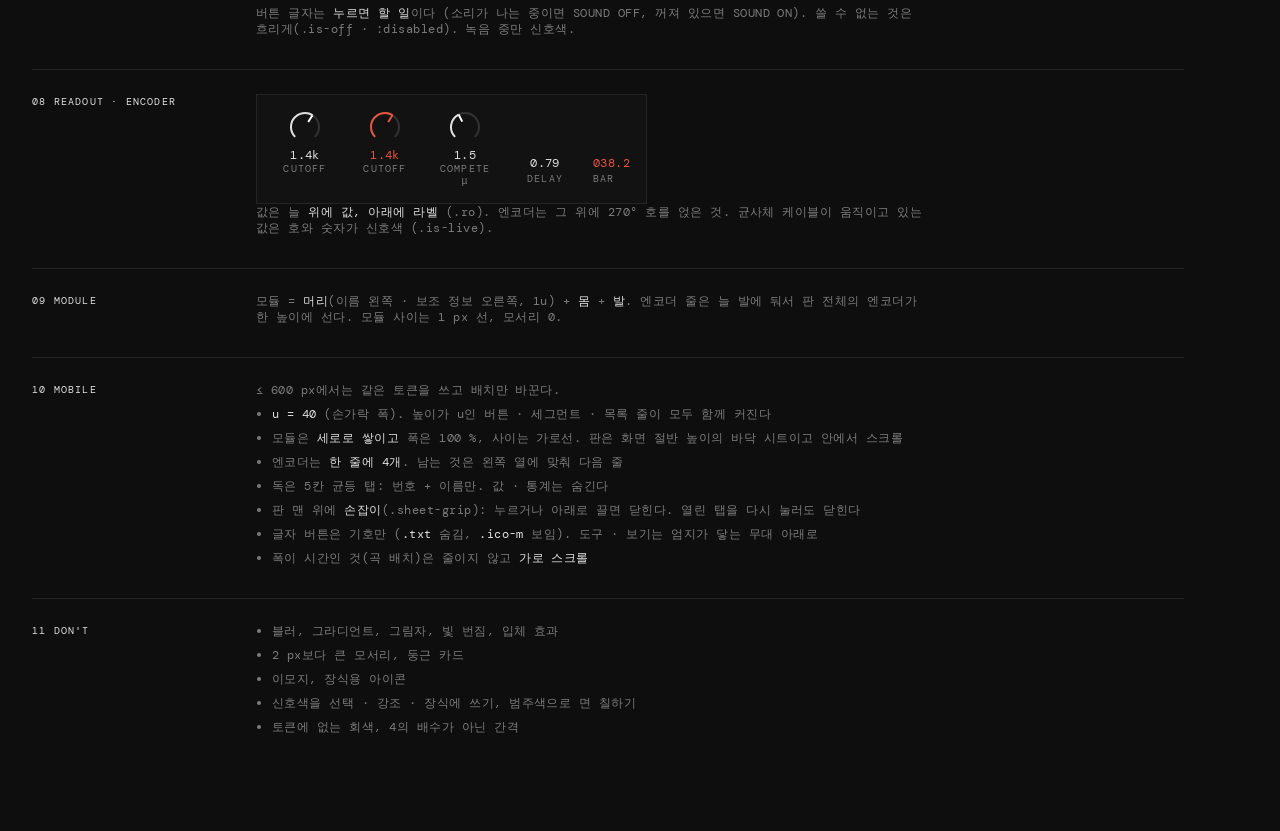
==== commit 32251e49: "Phone: grab handle on the bottom sheet closes the panel Tap it or drag it down; the sheet follows th" ====
--- a/mockups/design-system.html
+++ b/mockups/design-system.html
@@ -135,6 +135,7 @@
         <li>모듈은 <b>세로로 쌓이고</b> 폭은 100 %, 사이는 가로선. 판은 화면 절반 높이의 바닥 시트이고 안에서 스크롤</li>
         <li>엔코더는 <b>한 줄에 4개</b>. 남는 것은 왼쪽 열에 맞춰 다음 줄</li>
         <li>독은 5칸 균등 탭: 번호 + 이름만. 값 · 통계는 숨긴다</li>
+        <li>판 맨 위에 <b>손잡이</b>(.sheet-grip): 누르거나 아래로 끌면 닫힌다. 열린 탭을 다시 눌러도 닫힌다</li>
         <li>글자 버튼은 기호만 (<b>.txt</b> 숨김, <b>.ico-m</b> 보임). 도구 · 보기는 엄지가 닿는 무대 아래로</li>
         <li>폭이 시간인 것(곡 배치)은 줄이지 않고 <b>가로 스크롤</b></li>
       </ul>
--- a/src/ds.css
+++ b/src/ds.css
@@ -44,6 +44,7 @@
   --c-moss: #5f8f62;
   --c-green: #b3c45a;
   --c-aphex: #d9654f;   /* 신호색과 구분되게 한 단계 누른 빨강 */
+  --c-techno: #5b7be6;
   --c-ra: #b07ad8;
 
   /* ---- 5. 글자: 한 서체, 세 크기 ---- */
@@ -152,6 +153,10 @@
    판은 12u (288px). 모듈 = 머리(1u) + 몸 + 발(엔코더 줄은 늘 바닥에 붙인다) */
 .panel { height: calc(var(--u) * 12); background: var(--bg-panel); border-top: var(--stroke) solid var(--line); display: flex; }
 .panel:not(.is-open) { display: none; }   /* 판은 열 때만 */
+.panel { flex-direction: column; }
+.panel > .page { flex: 1; min-height: 0; }
+/* 바닥 시트 손잡이: 폰에서만. 누르거나 아래로 끌면 판을 닫는다 */
+.sheet-grip { display: none; }
 .mod { display: flex; flex-direction: column; padding: var(--s3) var(--pad) var(--pad); border-right: var(--stroke) solid var(--line); min-width: 0; flex: none; }
 .mod:last-child { border-right: 0; }
 .mod.grow { flex: 1; }
@@ -204,6 +209,9 @@
   .top .row { gap: var(--s2); }
 
   .panel { height: 50vh; }
+  .sheet-grip { display: flex; flex: none; align-items: center; justify-content: center; gap: var(--s2); height: var(--s8);
+    border-bottom: var(--stroke) solid var(--line); touch-action: none; color: var(--text-3); }
+  .sheet-grip i { display: block; width: var(--s8); height: var(--s1); border-radius: var(--r); background: var(--line-ctl); }
   .panel > .page { flex-direction: column; overflow-y: auto; overscroll-behavior: contain; }
   .mod, .mod.c2, .mod.c3, .mod.c4, .mod.c5, .mod.c6, .mod.grow { width: 100%; flex: none; border-right: 0; border-bottom: var(--stroke) solid var(--line); }
   .mod:empty { display: none; }
